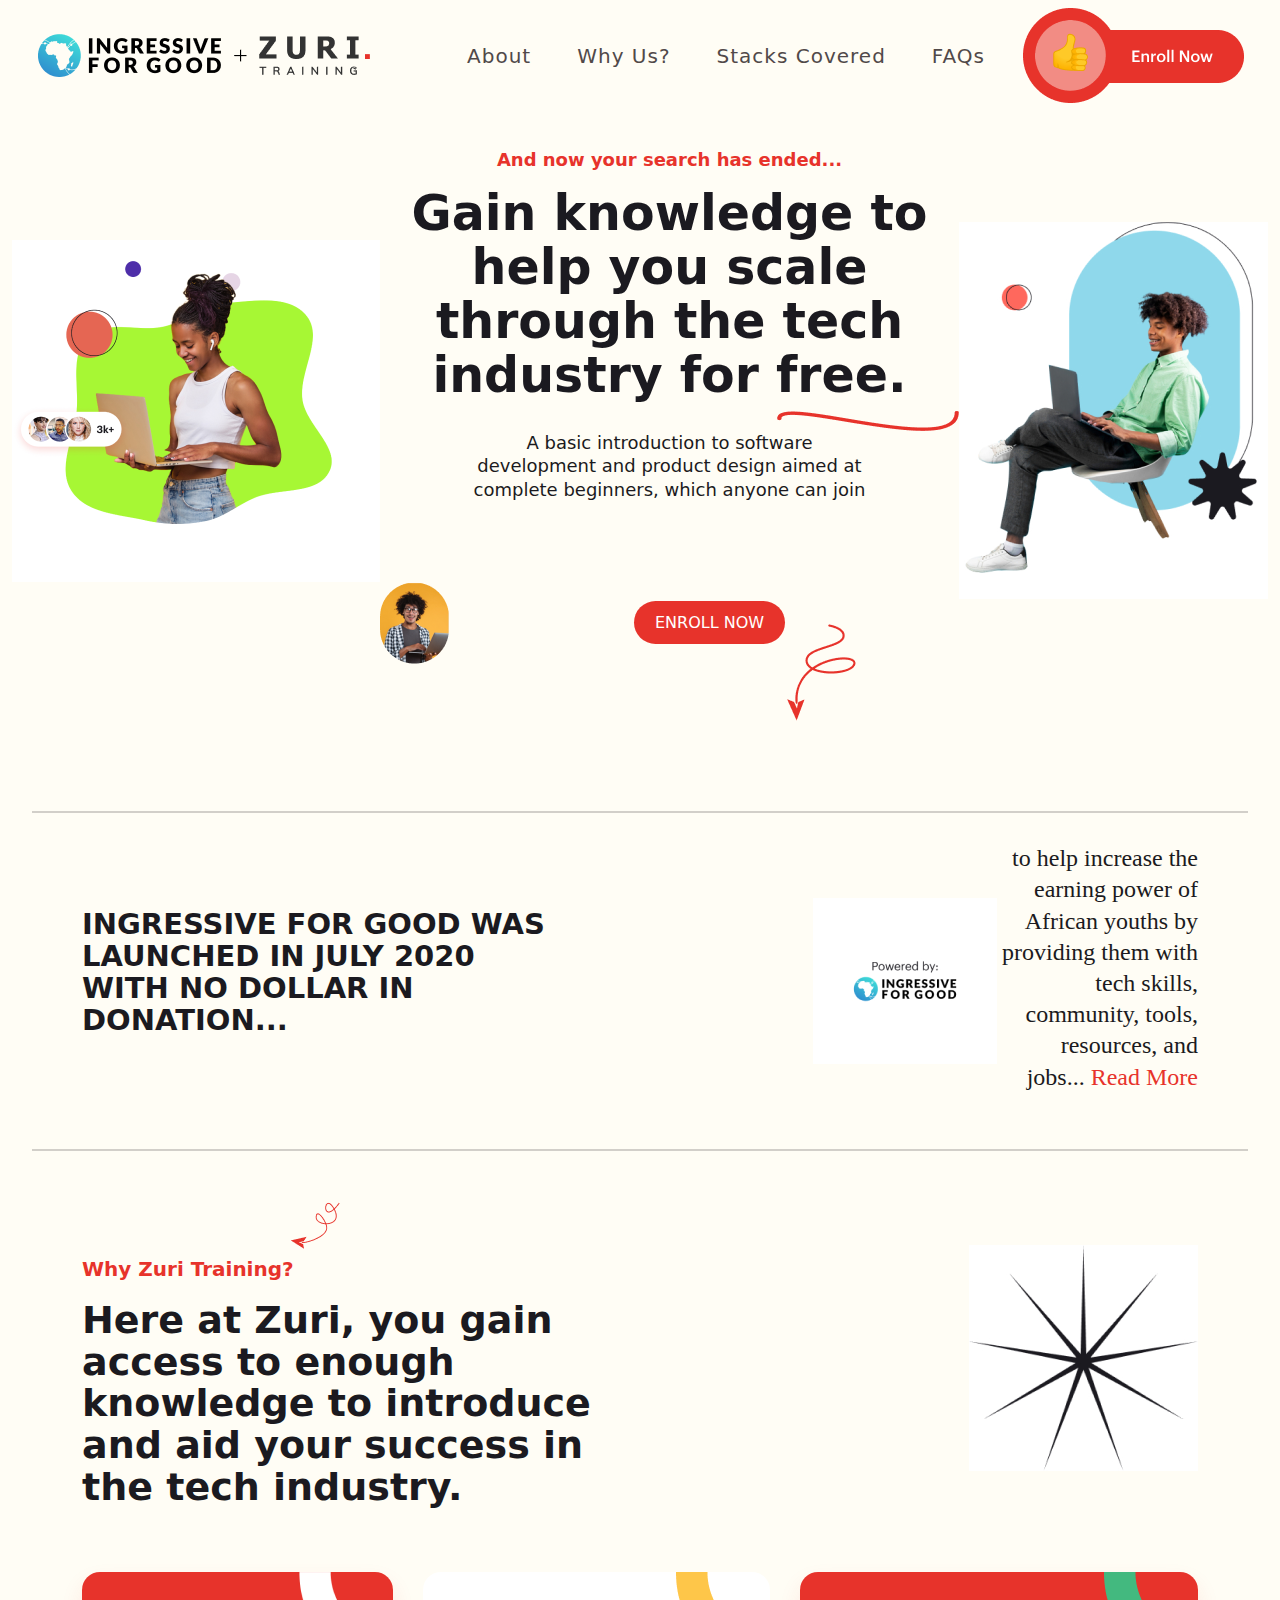
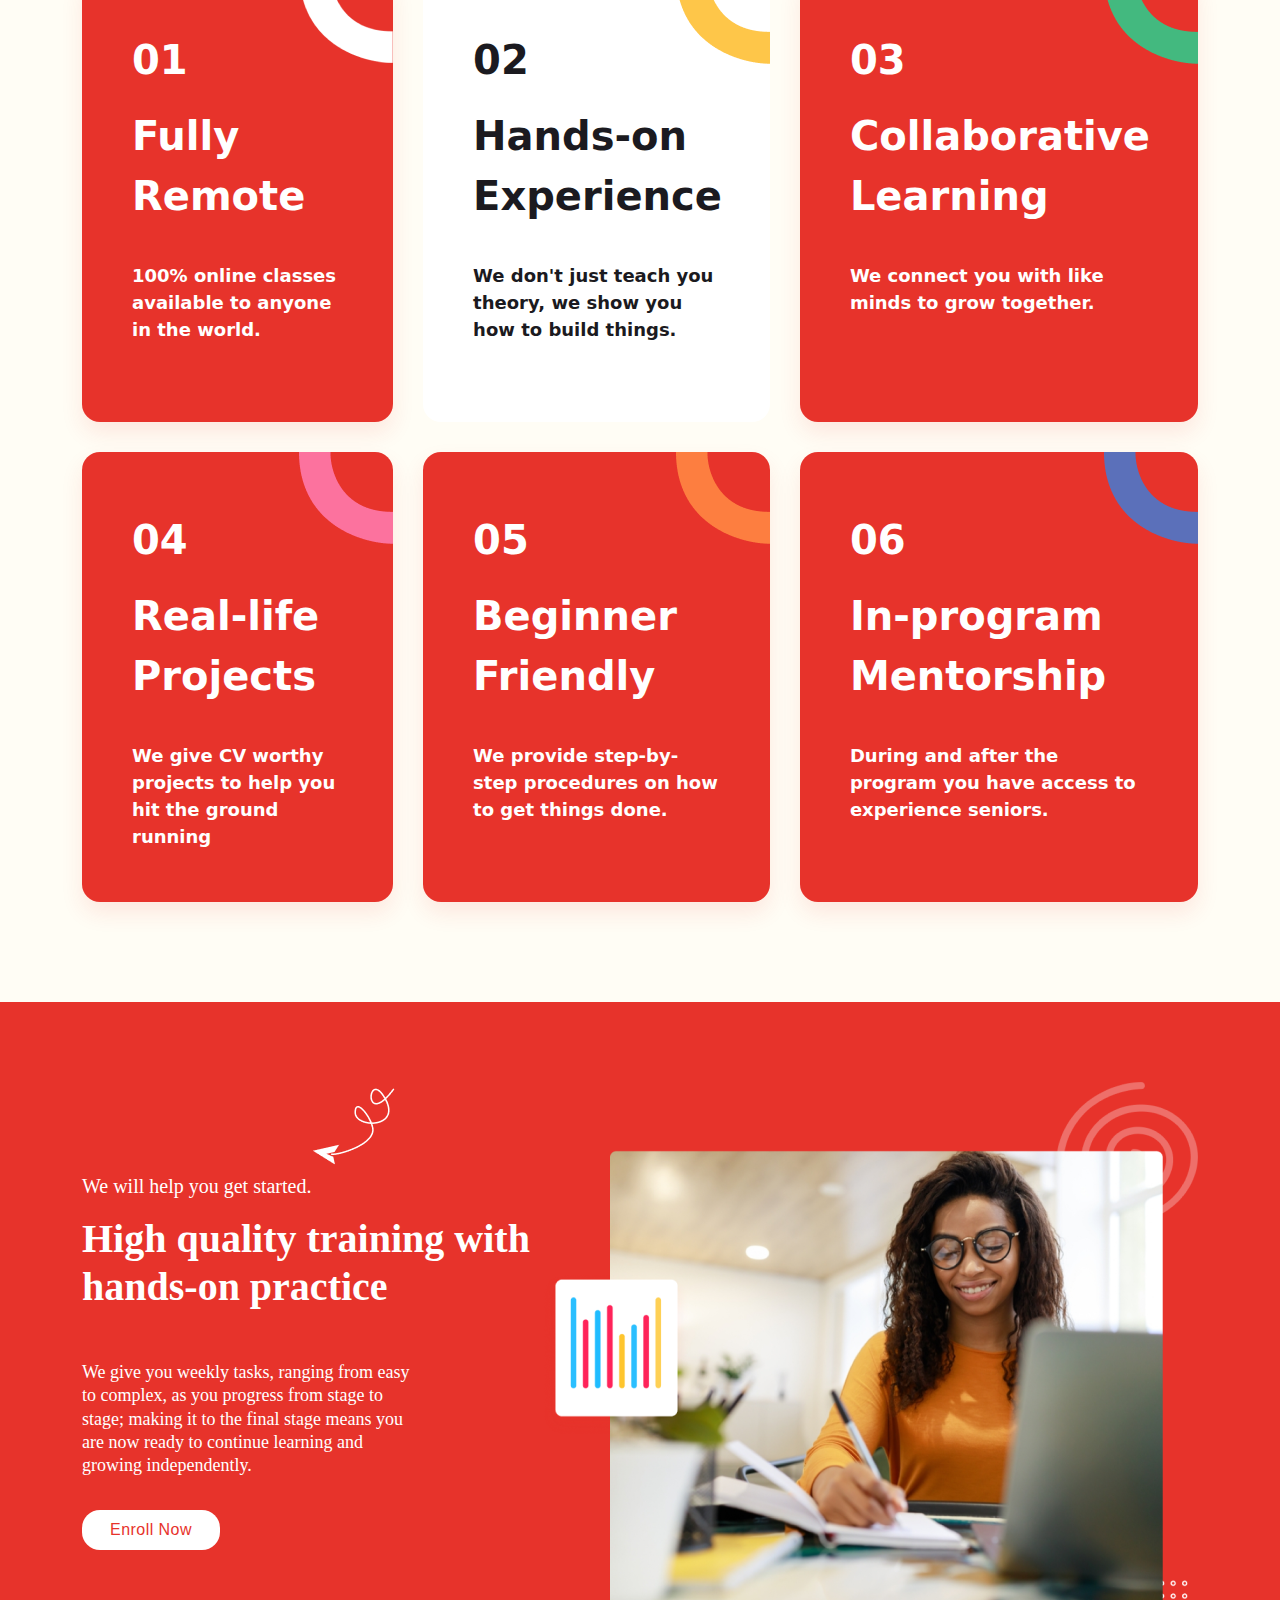
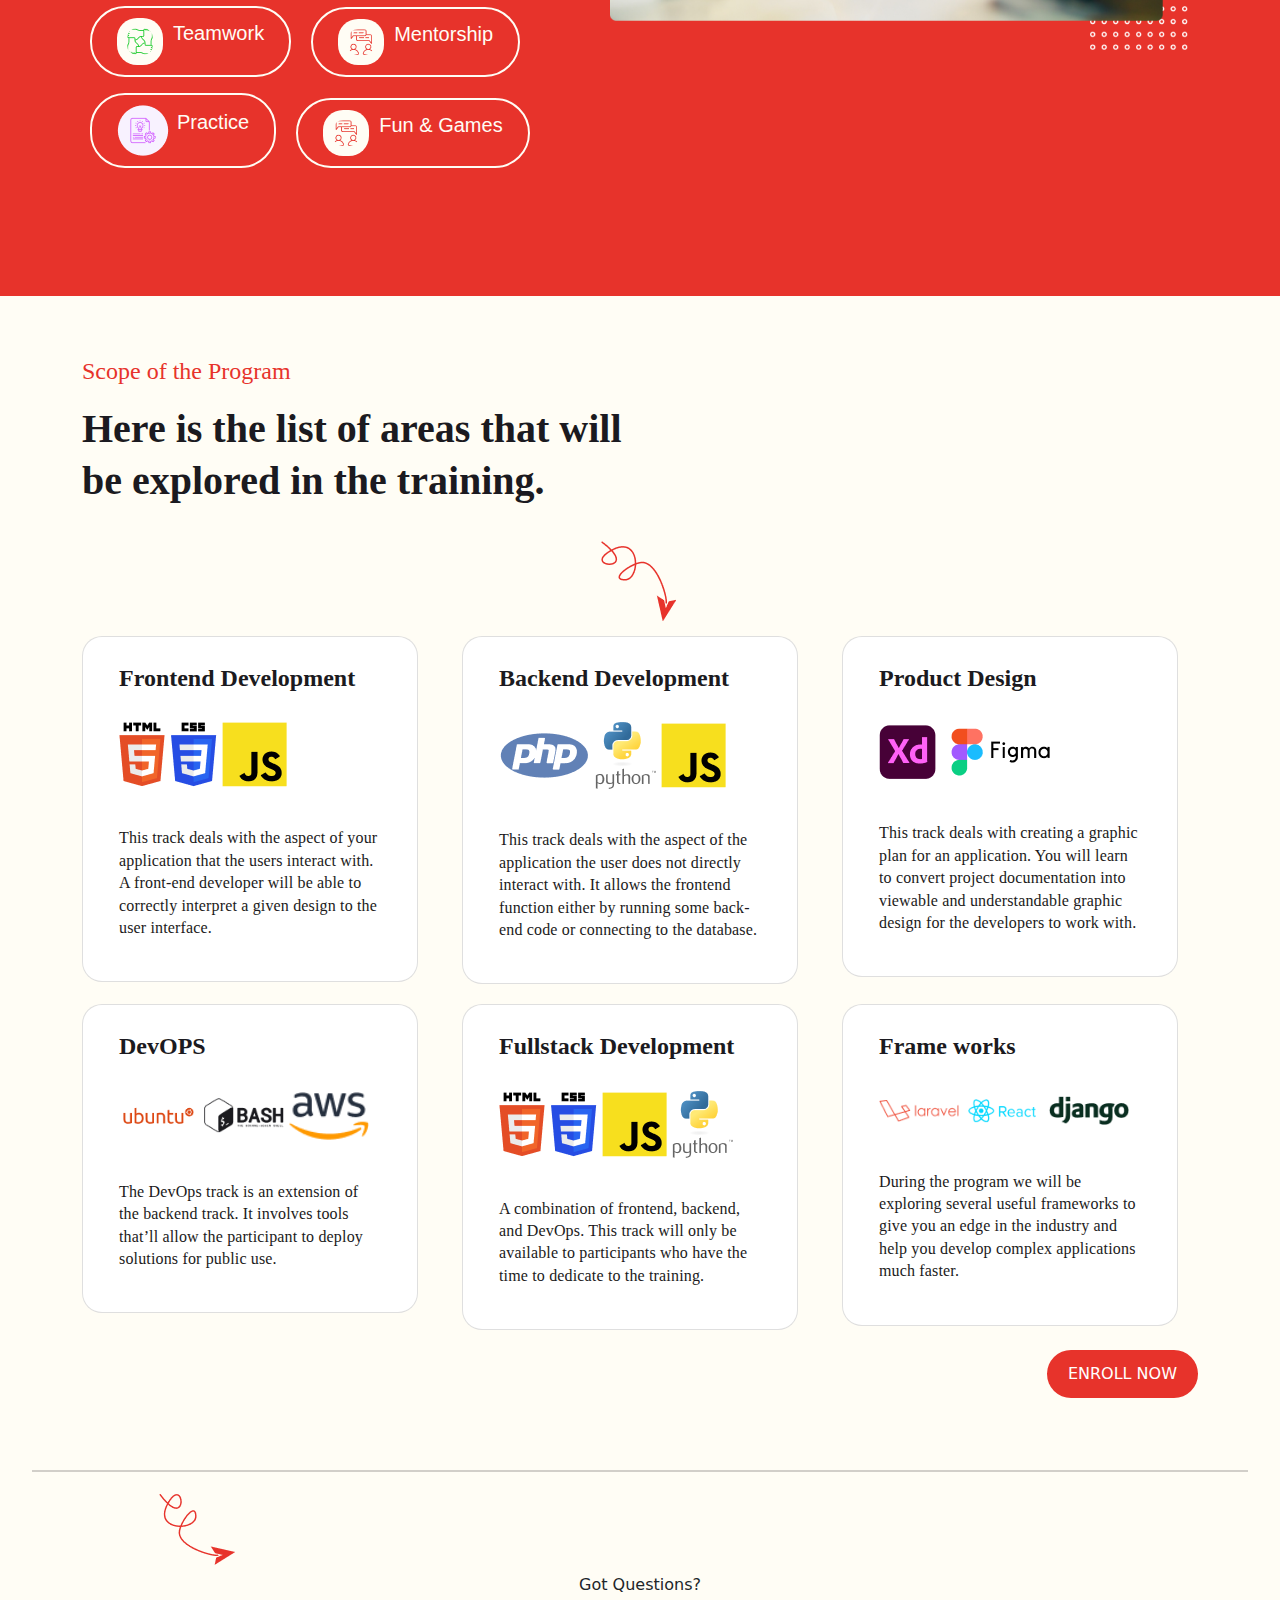
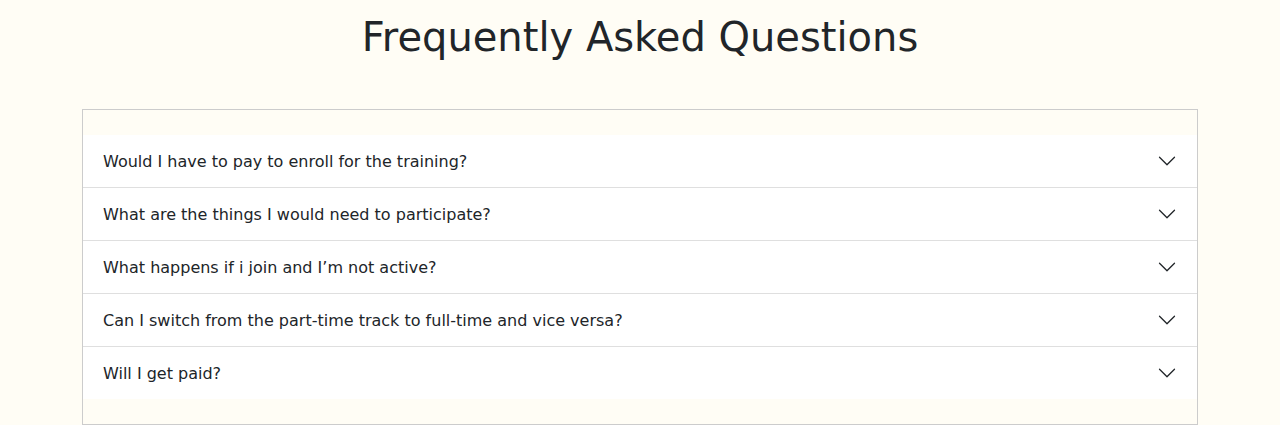
==== training.html @ c93c6012 "work in progress" ====
<!DOCTYPE html>
<html lang="en">
<head>
    <meta charset="UTF-8">
    <meta http-equiv="X-UA-Compatible" content="IE=edge">
    <meta name="viewport" content="width=device-width, initial-scale=1.0">
    <link rel="stylesheet" href="css/bootstrap.min.css">
    <link rel="stylesheet" href="css/training.css">
    <link href="http://fonts.cdnfonts.com/css/averta-standard" rel="stylesheet">
    <title>training.zuri.team</title>
</head>
<body>
    <section class="main-header">
        <nav class="navbar navbar-expand-lg fixed-top">
            <div class="container-fluid mx-4">
                <div class="nav-logo">
                    <a class="navbar-brand" href="#">
                        <img src="img/logo 1.png" alt="">
                    </a>
                </div>  
              <button class="navbar-toggler" type="button" data-bs-toggle="collapse" data-bs-target="#navbarSupportedContent" aria-controls="navbarSupportedContent" aria-expanded="false" aria-label="Toggle navigation">
                <span class="navbar-toggler-icon"></span>
              </button>
              <div class="collapse navbar-collapse" id="navbarSupportedContent">
                <ul class="navbar-nav ms-auto mb-2 mb-lg-0">
                  <li class="nav-item">
                    <a class="nav-link active" aria-current="page" href="#">About</a>
                  </li>
                  <li class="nav-item">
                    <a class="nav-link" href="#">Why Us?</a>
                  </li>
                  <li class="nav-item">
                    <a class="nav-link " href="#" role="button">
                      Stacks Covered
                    </a>
                  </li>
                  <li class="nav-item">
                    <a class="nav-link" href="#">FAQs</a>
                  </li>
                </ul>
                <div class="enroll-logo">
                    <a href="#">
                        <img src="img/Group 4.png" alt="">
                    </a>
                </div>
              </div>
            </div>
          </nav>
    </section>

    <section class="hero">
        <div class="container-fluid">
            <div class="hero-wrapper">
                <div class="main-hero">
                    <div class="lady">
                        <img src="img/lady1 1.png" alt="">
                    </div>
                    <div class="content">
                        <p class="content-head mt-5">And now your search has ended...</p>
                        <h4>Gain knowledge to help you scale through the tech industry for free.</h4>
                            <div class="wire d-flex justify-content-end">
                                <img src="img/Vector (13).png" alt="">
                            </div>
                            <p class="head-two">A basic introduction to software development and product design aimed at complete beginners, which anyone can join</p>
                            <div class="last-content">
                                <div class="guy-icon">
                                    <img src="img/Vector (12).png" alt="">
                                </div>
                                <div class="enrol-btn">
                                    <a href="#">enroll now</a>
                                </div>
                                <div class="string">
                                    <img src="img/section1wire 1.png" alt="">
                                </div>
                            </div>
                    </div>
                    <div class="male">
                        <img src="img/male11 1.png" alt="">
                    </div>
                </div>
            </div>
        </div>
    </section>

    <hr>

    <section class="invention">
        <div class="container">
          <div class="invention-wrapper">
            <div class="main-content">
                <div class="ingressive">
                    <p class="launch">Ingressive for Good was launched in July 2020 with No dollar in donation...</p>
                </div>
                <div class="ingressive-logo">
                    <img src="img/ingresive 1.png" alt="">
                </div>
                <div class="read-more">
                    <p>to help increase the earning  power of African youths by  providing them with tech skills, community, tools, resources, and jobs... <a href="#">Read More </a> </p>
                </div>
            </div>
          </div>
        </div>
    </section>

    <hr>

    <div class="access mt-5">
        <div class="container">
            <div class="access-wrapper">
                <div class="right-side">
                    <div class="wire">
                        <img src="img/section3wire 1.png" alt="">
                    </div>
                    <p>Why Zuri Training?</p>
                    <h4>Here at Zuri, you gain access to enough knowledge to introduce and aid your success in the tech industry.</h4>
                </div>
                <div class="big-star">
                    <img src="img/Star 1 (1).png" alt="">
                </div>
            </div>

            <div class="cards">
                <div class="card-wrapper">
                    <div class="box1">
                        <img class="box1-img" src="img/curve1 1.png" alt="">
                        <p class="fw-bold fs-1">01</p>
                        <p class="fw-bold fs-1">Fully <br> Remote</p>
                        <p class="world">100% online classes available to anyone in the world.</p>
                    </div>
                    <div class="box2">
                        <img class="box1-img" src="img/green.png" alt="">
                        <p class="fw-bold fs-1">02</p>
                        <p class="fw-bold fs-1">Hands-on <br> Experience</p>
                        <p class="world">We don't just teach you theory, we show you how to build things.</p>
                    </div>
                    <div class="box1">
                        <img class="box1-img" src="img/yello.png" alt="">
                        <p class="fw-bold fs-1">03</p>
                        <p class="fw-bold fs-1">Collaborative <br> Learning</p>
                        <p class="world">We connect you with like minds to grow together.</p>
                    </div>
                    <div class="box1">
                        <img class="box1-img" src="img/Vector (16).png" alt="">
                        <p class="fw-bold fs-1">04</p>
                        <p class="fw-bold fs-1">Real-life <br> Projects</p>
                        <p class="world">We give CV worthy projects to help you hit the ground running</p>
                    </div>
                    <div class="box1">
                        <img class="box1-img" src="img/Vector (17).png" alt="">
                        <p class="fw-bold fs-1">05</p>
                        <p class="fw-bold fs-1">Beginner <br> Friendly</p>
                        <p class="world">We provide step-by-step procedures on how to get things done.</p>
                    </div>
                    <div class="box1">
                        <img class="box1-img" src="img/Vector (18).png" alt="">
                        <p class="fw-bold fs-1">06</p>
                        <p class="fw-bold fs-1">In-program <br> Mentorship</p>
                        <p class="world">During and after the program you have access to experience seniors.</p>
                    </div>
                </div>
            </div>
        </div>

       
    </div>

    <div class="high-quality">
        <div class="container">
            <div class="quality-wrapper">
                <div class="left-side">
                    <div class="white-wire">
                        <img src="img/section5wire 1.png" alt="">
                    </div>
                    <p class="help">We will help you get started.</p>
                        <h5 class="large-text">High quality training with hands-on practice</h5>
                        <p class="long-text">We give you weekly tasks, ranging from easy to complex, as you progress from stage to stage; making it to the final stage means you are now ready to continue learning and growing independently.</p>
                        <div class="enrol-btn2 mt-3">
                            <a href="#">Enroll Now</a>
                        </div>
                        <div class="buttons mt-5">
                            <div class="btn3">
                                <button class="css-btn">
                                    <img class="logoe" src="img/Vector (23).png" alt="">
                                    <p>Teamwork</p>
                                </button>
                                <button class="css-btn">
                                    <img class="logoe" src="img/Vector (24).png" alt="">
                                    <p>Mentorship</p>
                                </button>
                            </div>
                            
                            <button class="css-btn">
                                <img class="pe-2" src="img/practice 1.png" alt="">
                                <p>Practice</p>
                            </button>
                            <button class="css-btn">
                                <img class="logoe" src="img/Vector (24).png" alt="">
                                <p>Fun & Games</p>
                            </button>
                        </div>
                </div>
                <div class="fine-lady">
                    <img src="img/section5-image 1.png" alt="">
                </div>
            </div>
        </div>
    </div>

    <div class="scope">
        <div class="container">
            <p class="short-detail">Scope of the Program</p>
            <p class="detail-large">Here is the list of areas that will be explored in the training.</p>
            <div class="red-wire">
                <img src="img/section3wire 1 (1).png" alt="">
            </div>

           <div class="row">
            <div class="col-lg-4">
                <div class="stack-cards">
                    <div class="card" style="width: 21rem;">
                        <div class="card-body">
                          <p class="card-title fs-4">Frontend Development</p>
                          <img src="img/html 2.png" alt="">
                          <img src="img/css-3 logo 2.png" alt="">
                          <img src="img/javascript logo 2.png" alt="">
                          <p class="card-details">This track deals with the aspect of your application that the users interact with. A front-end developer will be able to correctly interpret a given design to the user interface.</p>
                        </div>
                      </div>
                </div>
            </div>
            <div class="col-lg-4">
                <div class="stack-cards">
                    <div class="card" style="width: 21rem;">
                        <div class="card-body">
                          <p class="card-title fs-4">Backend Development</p>
                          <img src="img/php2 logo.png" alt="">
                          <img src="img/python-4 logo.png" alt="">
                          <img src="img/javascript logo 2.png" alt="">
                          <p class="card-details">This track deals with the aspect of the application the user does not directly interact with. It allows the frontend function either by running some back-end code or connecting to the database.</p>
                        </div>
                      </div>
                </div>
            </div><div class="col-lg-4">
                <div class="stack-cards">
                    <div class="card" style="width: 21rem;">
                        <div class="card-body">
                          <p class="card-title fs-4">Product Design</p>
                          <img src="img/adobe-xd logo.png" alt="">
                          <img src="img/Figma logo.png" alt="">
                          <p class="card-details">This track deals with creating a graphic plan for an application. You will learn to convert project documentation into viewable and understandable graphic design for the developers to work with.</p>
                        </div>
                      </div>
                </div>
            </div><div class="col-lg-4">
                <div class="stack-cards">
                    <div class="card" style="width: 21rem;">
                        <div class="card-body">
                          <p class="card-title fs-4">DevOPS</p>
                          <img src="img/Ubuntu logo.png" style="width: 5rem;" alt="">
                          <img src="img/Bash logo.png" style="width: 5rem;" alt="">
                          <img src="img/aws logo.png" style="width: 5rem;" alt="">
                          <p class="card-details">The DevOps track is an extension of the backend track. It involves tools that’ll allow the participant to deploy solutions for public use.</p>
                        </div>
                      </div>
                </div>
            </div><div class="col-lg-4">
                <div class="stack-cards">
                    <div class="card" style="width: 21rem;">
                        <div class="card-body">
                          <p class="card-title fs-4">Fullstack Development</p>
                          <img src="img/html 2.png" alt="">
                          <img src="img/css-3 logo 2.png" alt="">
                          <img src="img/javascript logo 2.png" alt="">
                          <img src="img/python-4 logo.png" alt="">
                          <p class="card-details">A combination of frontend, backend, and DevOps. This track will only be available to participants who have the time to dedicate to the training.</p>
                        </div>
                      </div>
                </div>
            </div><div class="col-lg-4">
                <div class="stack-cards">
                    <div class="card" style="width: 21rem;">
                        <div class="card-body">
                          <p class="card-title fs-4">Frame works</p>
                          <img src="img/Vector (14).png" style="width: 5rem;" alt="">
                          <img src="img/React logo.png" style="width: 5rem;" alt="">
                          <img src="img/Vector (15).png" style="width: 5rem;" alt="">
                          <p class="card-details">During the program we will be exploring several useful frameworks to give you an edge in the industry and help you develop complex applications much faster.</p>
                        </div>
                      </div>
                </div>
            </div>
           </div>

           <div class="mariam">
            <a class="enrol-btn3" href="#">Enroll Now</a>
           </div>
        </div>
    </div>

    <hr>

    <div class="faq mt-3">
        <div class="container">
            <img class="red-string" src="img/section3wire 2.png" alt="">
            <div class="text-center">
                <p>Got Questions?</p>
                <h1 class="lh-0">Frequently Asked Questions</h1>
            </div>
            <div class="accordion accordion-flush mt-5" id="accordionFlushExample">
                <div class="accordion-item">
                  <h1 class="accordion-header" id="flush-headingOne">
                    <button class="accordion-button collapsed" type="button" data-bs-toggle="collapse" data-bs-target="#flush-collapseOne" aria-expanded="false" aria-controls="flush-collapseOne">
                        Would I have to pay to enroll for the training?
                    </button>
                  </h1>
                  <div id="flush-collapseOne" class="accordion-collapse collapse" aria-labelledby="flush-headingOne" data-bs-parent="#accordionFlushExample">
                    <p class="accordion-body">No, the program is completely free thanks to Ingressive For Good</p>
                  </div>
                </div>
                <div class="accordion-item">
                  <h2 class="accordion-header" id="flush-headingTwo">
                    <button class="accordion-button collapsed" type="button" data-bs-toggle="collapse" data-bs-target="#flush-collapseTwo" aria-expanded="false" aria-controls="flush-collapseTwo">
                        What are the things I would need to participate?
                    </button>
                  </h2>
                  <div id="flush-collapseTwo" class="accordion-collapse collapse" aria-labelledby="flush-headingTwo" data-bs-parent="#accordionFlushExample">
                    <div class="accordion-body">You'll need a laptop, internet connection and the willingness to learn through collaboration and mentorship.</div>
                  </div>
                </div>
                <div class="accordion-item">
                  <h2 class="accordion-header" id="flush-headingThree">
                    <button class="accordion-button collapsed" type="button" data-bs-toggle="collapse" data-bs-target="#flush-collapseThree" aria-expanded="false" aria-controls="flush-collapseThree">
                        What happens if i join and I’m not active?
                    </button>
                  </h2>
                  <div id="flush-collapseThree" class="accordion-collapse collapse" aria-labelledby="flush-headingThree" data-bs-parent="#accordionFlushExample">
                    <div class="accordion-body"> Participants who join the program and stop engaging will be given the chance to catch up. You'll also be assigned a 'study-mate' and mentor to help you. However, there is the possibility of not being promoted to the next stage if you remain inactive for too long</div>
                  </div>
                </div>
                <div class="accordion-item">
                    <h2 class="accordion-header" id="flush-headingTwo">
                      <button class="accordion-button collapsed" type="button" data-bs-toggle="collapse" data-bs-target="#flush-collapseTwo" aria-expanded="false" aria-controls="flush-collapseTwo">
                        Can I switch from the part-time track to full-time and vice versa?
                      </button>
                    </h2>
                    <div id="flush-collapseTwo" class="accordion-collapse collapse" aria-labelledby="flush-headingTwo" data-bs-parent="#accordionFlushExample">
                      <div class="accordion-body">Unfortunately, no, you cannot switch from part-time to full-time and vice-versa</div>
                    </div>
                  </div>
                  <div class="accordion-item">
                    <h2 class="accordion-header" id="flush-headingTwo">
                      <button class="accordion-button collapsed" type="button" data-bs-toggle="collapse" data-bs-target="#flush-collapseTwo" aria-expanded="false" aria-controls="flush-collapseTwo">
                        Will I get paid?
                      </button>
                    </h2>
                    <div id="flush-collapseTwo" class="accordion-collapse collapse" aria-labelledby="flush-headingTwo" data-bs-parent="#accordionFlushExample">
                      <div class="accordion-body">We reward some participants who complete tasks early, however, this is not a weekly reward. All the work that will be done during the program are hypothetical.</div>
                    </div>
                  </div>
              </div>
        </div>
    </div>
    

    <script src="js/bootstrap.min.js"></script>
</body>
</html>
---- css/training.css ----
*{
    margin: 0;
    padding: 0;
    box-sizing: border-box;
}

body{
    background-color: #fffdf5;
}

.navbar{
    background-color: #fffdf5;
}

a{
    text-decoration: none;
    color: #E7332B;
}

.nav-link{
    color: #514949;
    font-size: 20px;
    letter-spacing: 1px;
}

.nav-item{
    margin-right: 30px;
    text-align: justify;
}

.hero{
    background-color: #fffdf5;
}

.hero-wrapper{
    /* max-width: 1200px; */
}

.main-hero{
    display: flex;
    /* justify-content: center; */
    align-items: center;
    margin-top: 100px;
    margin-bottom: 90px;
}

.content .content-head{
    color: #e7332b;
    font-size: 18px!important;
    font-style:normal;
    font-weight: 600!important;
    line-height: 130%!important;
    text-align: center!important;
}

.content h4{
    color: #1b1a20!important;
    font-size: 49px!important;
    font-style: normal!important;
    font-weight: 700!important;
    line-height: 110%!important;
    text-align: center!important;
}

.content .head-two{
    color: #1b1a20!important;
    font-size: 18px!important;
    font-style: normal!important;
    font-weight: 400!important;
    line-height: 130%!important;
    margin: auto!important;
    padding-bottom: 23px!important;
    text-align: center!important;
    width: 68%!important;
}

.content .last-content{
    display: flex;
    /* justify-content: center; */
    align-items: center;
}

.content .last-content a{
    background:#E7332B;
    text-decoration: none;
    padding: 12px 21px;
    color: #fff;
    border-radius: 30px;
    text-transform: uppercase;
}

.content .last-content .guy-icon{
    margin-right: 200px;
    /* margin-top: -141px!important; */
    /* max-width: 1440px!important; */
    /* position: absolute; */
    width: 54px!important;
}

.content .last-content .string{
    /* width: 15%; */
    margin-top: 100px;
}

.main-content{
    display: flex;
    justify-content: space-between;
    align-items: center;
}

.main-content .launch{
    color: #1b1a20!important;
    font-size: 29px!important;
    font-style: normal!important;
    font-weight: 600!important;
    line-height: 110%!important;
    /* text-align: center!important; */
    text-transform: uppercase;
    width: 65%;
}

.invention{
    background-color: #fffdf5;
}

.invention-wrapper{
    width:auto ;
}

.main-content .read-more{
    color: #1b1a20!important;
    font-family: Graphik!important;
    font-size: 24px!important;
    font-style: normal!important;
    font-weight: 400!important;
    line-height: 130%!important;
    padding-bottom: 40px!important;
    padding-top: 30px!important;
    text-align: right!important;
    width: 35%;
}

hr{
    background-color: #fffdf5;
    /* opacity: 0.2; */
    border: 0.2px solid #514949;
    width: 95%;
    margin:auto;
}

.access{
    margin-bottom: 100px;
    background-color: #fffdf5;
}
.access-wrapper{
    display: flex;
    justify-content: space-between;
    align-items: center;
}

.access-wrapper .wire{
    display: flex;
    /* justify-content: center; */
    align-items: center;
    margin-left: 200px;
}

.access-wrapper p{
    color:#E7332B;
    font-size: 20px;
    font-weight: 600;
}

.access-wrapper h4{
    color: #1b1a20!important;
    font-size: 38px!important;
    font-style: normal!important;
    font-weight: 700!important;
    line-height: 110%!important;
    width: 65%;
    /* text-align: center!important; */
}

/* Cards Section */

.cards{
    margin-top: 55px;
    /* transition: transform 0.2s ease-in; */
}

.card-wrapper{
    display: grid;
    grid-template-columns: repeat(3, 1fr);
    gap: 30px;
   transition: transform 0.2s ease-in;
}

.box1{ 
    background: #e7332b;
    border-radius: 18px!important;
    box-shadow: 0 11px 22px rgb(231 51 43 / 10%);
    padding: 58px 48px 93px 50px;
    color: #fff;
    max-width: 100%;
    height: 450px;
}

.box1:hover{
    transform:translateY(-15px);
}

.box2{ 
    background: #fff;
    border-radius: 18px!important;
    /* box-shadow: 0 11px 22px rgb(231 51 43 / 10%) */
    /* box-shadow: 0px, 11px rgba(163, 31, 10, 0.18); */
    padding: 58px 48px 93px 50px;
    color: #1B1A20;
    max-width: 100%;
    height: 450px;
}
    

.box1-img{
    display: flex;
    float: right;
    margin-top: -58px;
    margin-right: -48px;
}

.world{
    font-size: 18px;
    font-weight: 600;
    /* letter-spacing: 1px; */
    padding-top: 20px;
}

/* High Quality */

.high-quality{
    background-color: #E7332B;
    padding-top: 80px;
    color: #fff;
    font-family: Graphik!important;
    padding-bottom: 120px;
}

.quality-wrapper .white-wire{
    display: flex;
    justify-content: flex-end;
    margin-right: 128px;
}

.quality-wrapper{
    display: flex;
}

.quality-wrapper .long-text{
    color: #fff!important;
    font-family: Graphik!important;
    font-size: 18px!important;
    font-style: normal!important;
    font-weight: 400!important;
    line-height: 130%!important;
    padding-top: 42px!important;
    width: 75%!important;
}

.quality-wrapper .help{
    color: #fff!important;
    font-family: Graphik!important;
    font-style: normal!important;
    line-height: 130%!important;
    font-size: 20px!important;
}

.quality-wrapper .large-text{
    font-size: 40px!important;
    font-weight: 700!important;
    font-family: Graphik!important;
}

.quality-wrapper .enrol-btn2{
    display: inline-flex;
    text-decoration: none;
    font-family: Roboto, Helvetica, Arial, sans-serif;
    font-weight: 500;
    font-size: 16px;
    line-height: 1.75;
    letter-spacing: 0.02857em;
    padding: 6px 28px;
    border-radius: 18px;
    background-color: #fff;
}

.quality-wrapper .logoe{
    background-color: #fffdf5;
    padding: 10px;
    border-radius: 20px;
    margin-right: 10px;
}

.quality-wrapper .css-btn{
    display: inline-flex;
    /* -webkit-box-align: center; */
    align-items: center;
    /* -webkit-box-pack: center; */
    justify-content: center;
    position: relative;
    box-sizing: border-box;
    background-color: transparent;
    /* outline: 0px; */
    margin: 8px;
    text-align: justify;
    user-select: none;
    appearance: none;
    text-decoration: none;
    font-family: Roboto, Helvetica, Arial, sans-serif;
    font-weight: 500;
    font-size: 20px;
    /* line-height: 1.75; */
    /* letter-spacing: 0.02857em; */
    padding: 10px 25px;
    border-radius: 35px;
    border: 2px solid #fffdf5;
    color: #fffdf5;
}

/* Scope */

.scope{
    margin-top: 60px;
    margin-bottom: 120px;
}

.short-detail{
    color: #e7332b!important;
    font-family: Graphik;
    font-size: 24px!important;
    font-style: normal;
    font-weight: 400!important;
    line-height: 130%!important;
}

.detail-large{
    color: #1b1a20!important;
    font-family: Graphik!important;
    font-size: 40px!important;
    font-style: normal!important;
    font-weight: 700!important;
    line-height: 130%!important;
    width: 50%;
}

.red-wire{
    display:flex;
    align-items: center;
    justify-content: center;
}

.col-lg-4{
    margin-bottom: 20px!important;
}

.card{
    padding: 10px 20px;
    border-radius: 20px!important;
}

.card-title{
    color: #1b1a20!important;
    font-family: Graphik!important;
    font-style: normal!important
    font-size: 40px!important;
    font-weight: 700!important;
    line-height: 130%!important;
    padding-bottom: 20px!important
}

.card-details{
    font-size: 16px!important;
    font-weight: 400!important;
    letter-spacing: .01em!important;
    line-height: 140%!important;
    padding-top: 40px!important;
    color: #1b1a20!important;
    font-family: Graphik!important;
    font-style: normal!important;
}

.enrol-btn3{
    display:flex;
    float: right;
    background:#E7332B;
    text-decoration: none;
    padding: 12px 21px;
    color: #fff;
    border-radius: 30px;
    text-transform: uppercase;
}


/* FAQ */

.red-string{
    padding-left: 60px;
    /* padding-top: 200px; */
}

.accordion{
    border: 1px solid #ccc;
    padding: 25px 0;
    font-size: 20px!important;
    font-weight: 600!important;
}
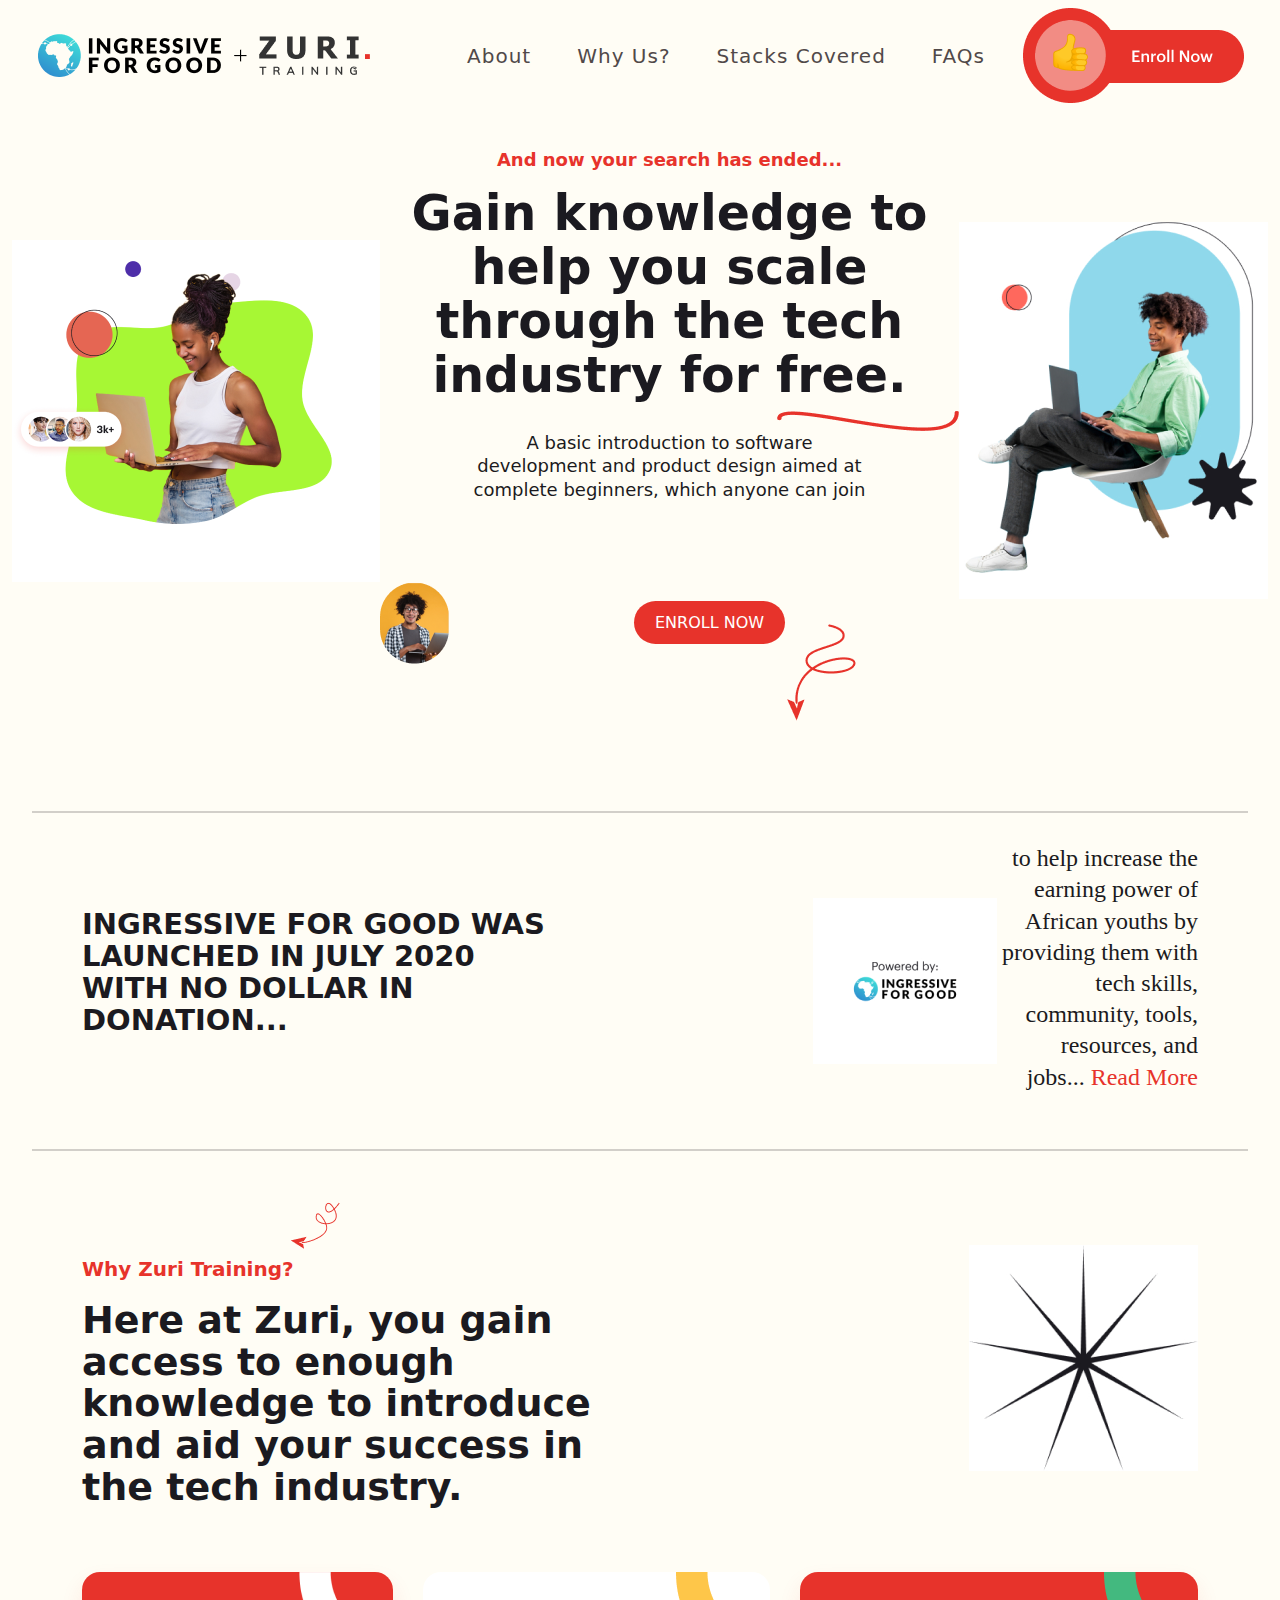
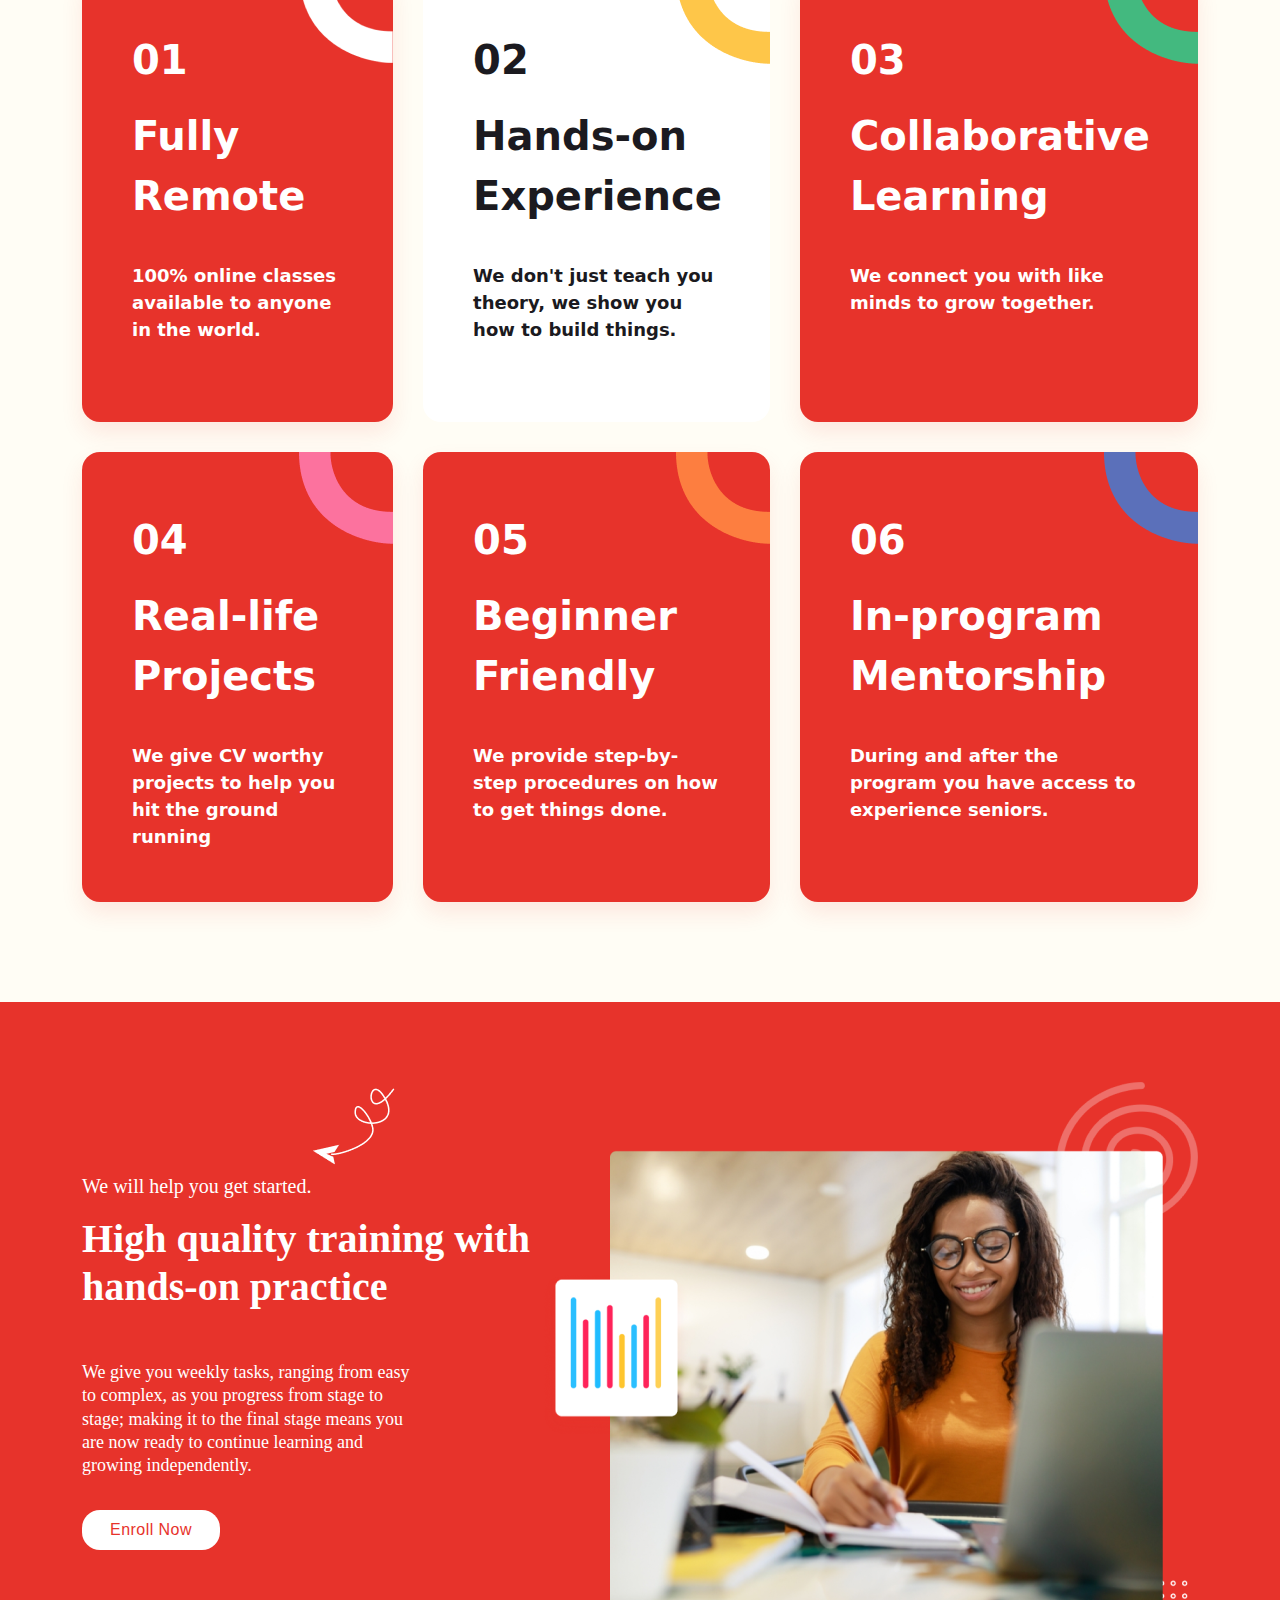
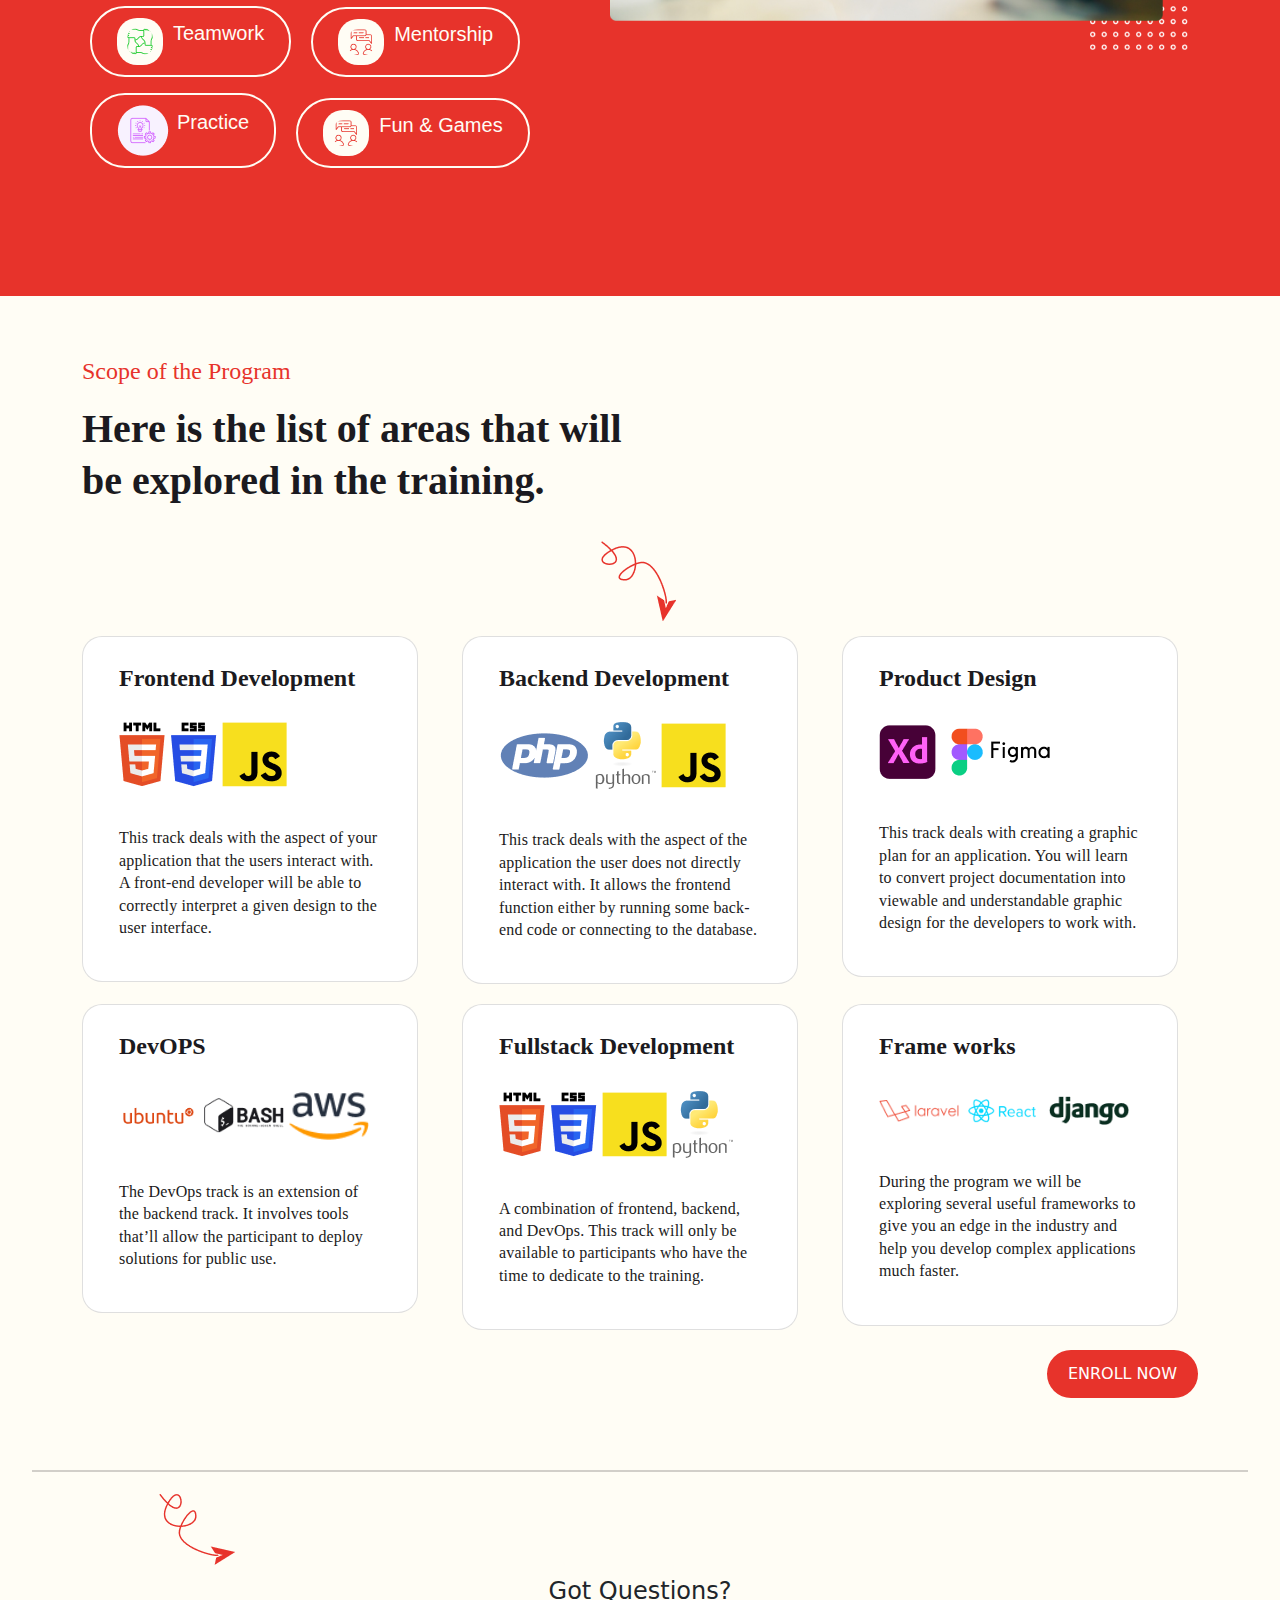
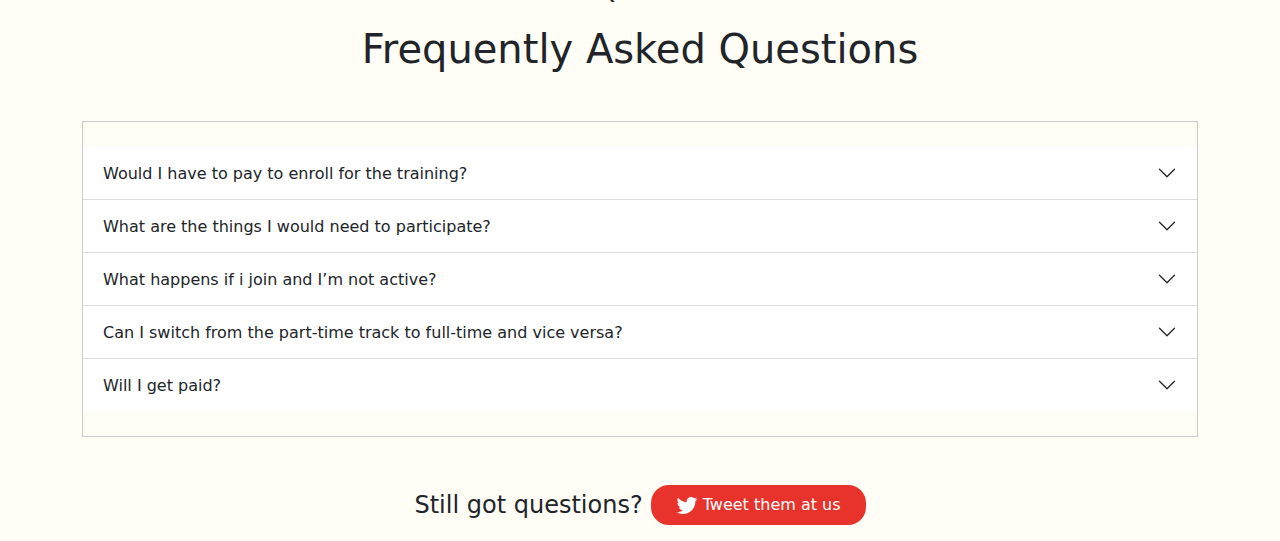
==== commit feb8f7ce: "still WIP" ====
--- a/training.html
+++ b/training.html
@@ -303,7 +303,7 @@
         <div class="container">
             <img class="red-string" src="img/section3wire 2.png" alt="">
             <div class="text-center">
-                <p>Got Questions?</p>
+                <p class="fs-4">Got Questions?</p>
                 <h1 class="lh-0">Frequently Asked Questions</h1>
             </div>
             <div class="accordion accordion-flush mt-5" id="accordionFlushExample">
@@ -358,6 +358,18 @@
                     </div>
                   </div>
               </div>
+
+              <div class="buttom-faq mt-5">
+                <p class="fs-4">Still got questions?</p>
+                <div class="tweet ms-2">
+                    <p>
+                        <svg width="22" height="17" viewBox="0 0 22 17" fill="none" xmlns="http://www.w3.org/2000/svg">
+                            <path d="M21.46 2C20.69 2.35 19.86 2.58 19 2.69C19.88 2.16 20.56 1.32 20.88 0.31C20.05 0.81 19.13 1.16 18.16 1.36C17.37 0.5 16.26 0 15 0C12.65 0 10.73 1.92 10.73 4.29C10.73 4.63 10.77 4.96 10.84 5.27C7.28004 5.09 4.11004 3.38 2.00004 0.79C1.63004 1.42 1.42004 2.16 1.42004 2.94C1.42004 4.43 2.17004 5.75 3.33004 6.5C2.62004 6.5 1.96004 6.3 1.38004 6V6.03C1.38004 8.11 2.86004 9.85 4.82004 10.24C4.19077 10.4122 3.53013 10.4362 2.89004 10.31C3.16165 11.1625 3.69358 11.9084 4.41106 12.4429C5.12854 12.9775 5.99549 13.2737 6.89004 13.29C5.37367 14.4904 3.49404 15.1393 1.56004 15.13C1.22004 15.13 0.880039 15.11 0.540039 15.07C2.44004 16.29 4.70004 17 7.12004 17C15 17 19.33 10.46 19.33 4.79C19.33 4.6 19.33 4.42 19.32 4.23C20.16 3.63 20.88 2.87 21.46 2Z" fill="white"/>
+                            </svg>
+                        Tweet them at us                            
+                        </p>
+                </div>
+              </div>
         </div>
     </div>
     
--- a/css/training.css
+++ b/css/training.css
@@ -412,4 +412,18 @@
     padding: 25px 0;
     font-size: 20px!important;
     font-weight: 600!important;
+}
+
+.buttom-faq{
+    display: flex;
+    justify-content: center;
+    align-items: center;
+}
+
+.tweet p{
+    background-color: #e7332b;
+    color: #fff;
+    padding: 8px 25px;
+    border-radius: 18px;
+    cursor: pointer;
 }